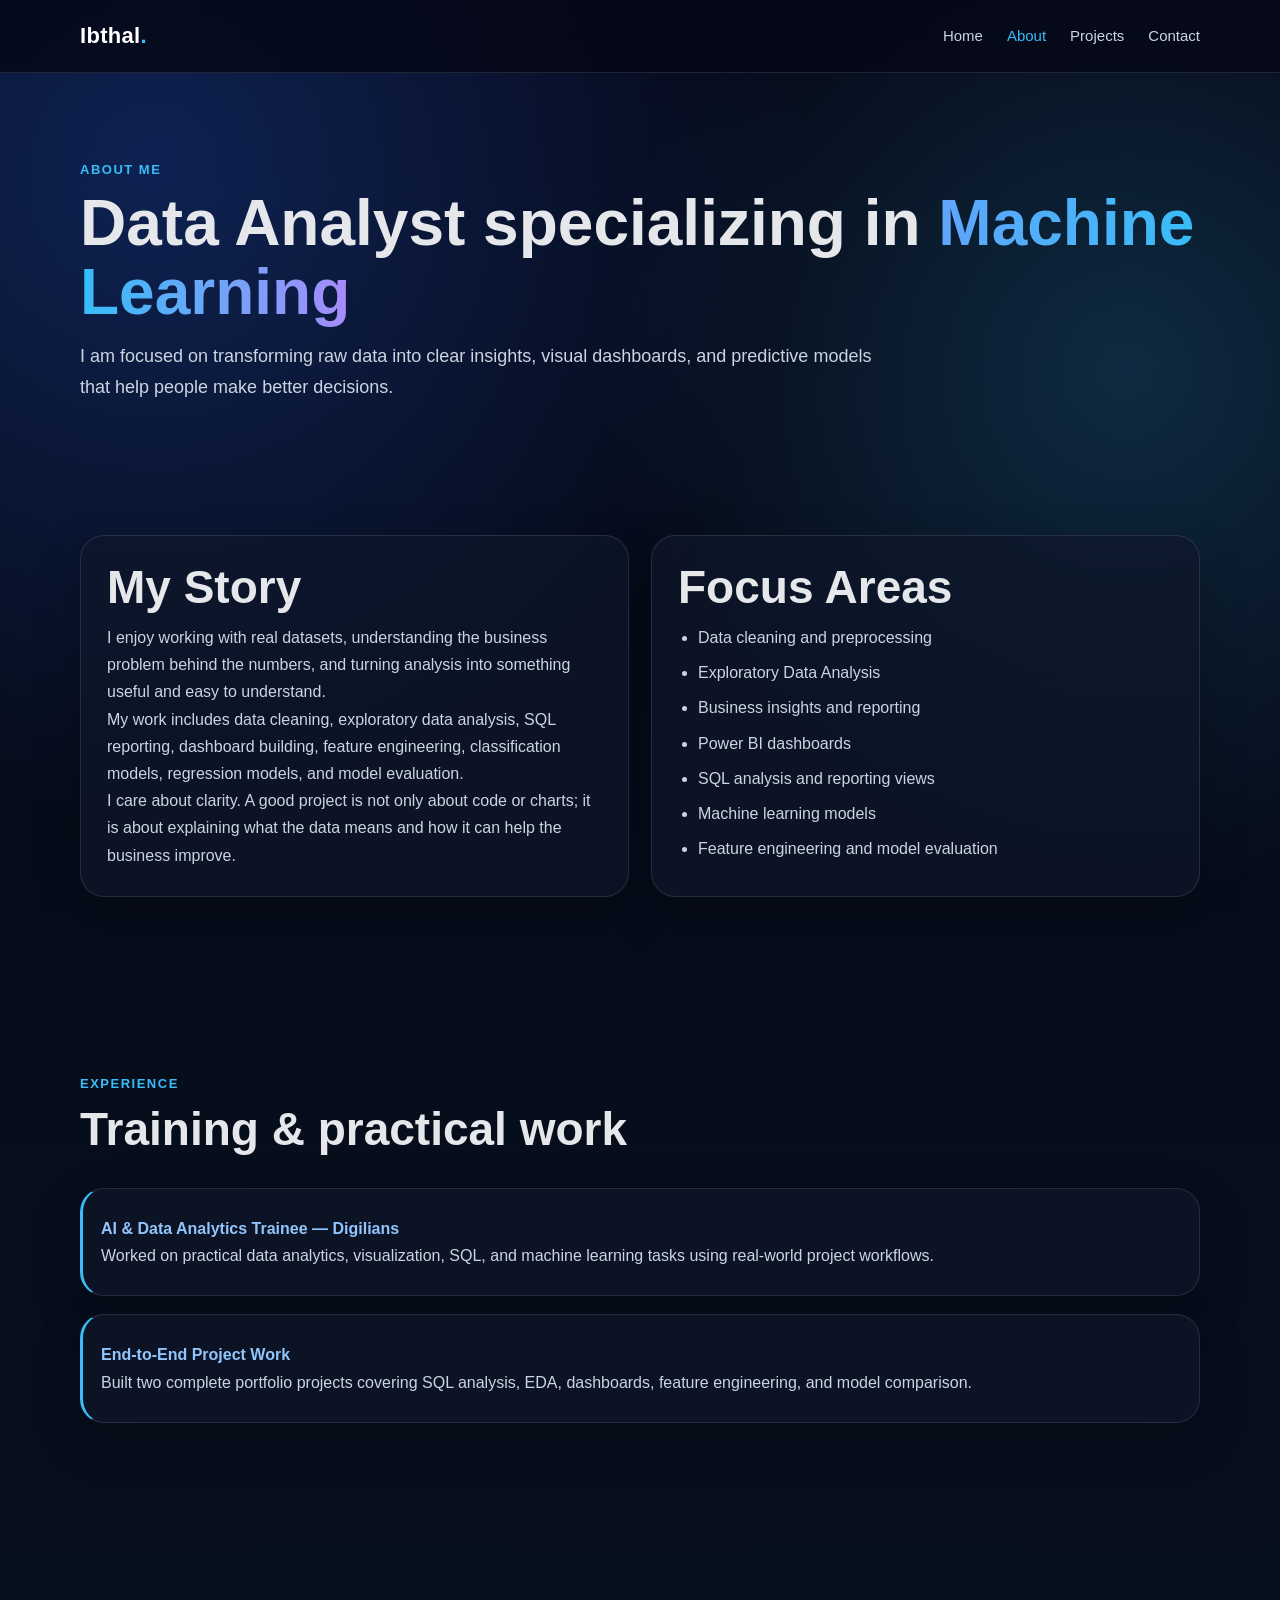
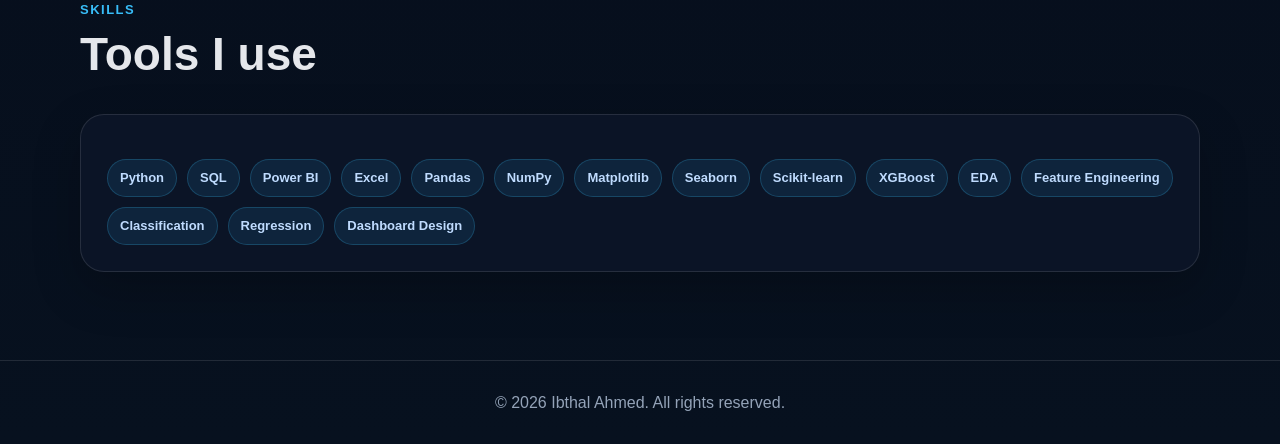
==== about.html @ 547fc573 "Update portfolio to professional multi-page website" ====
<!DOCTYPE html>
<html lang="en">
<head>
<meta charset="UTF-8"/>
<meta name="viewport" content="width=device-width, initial-scale=1.0"/>
<title>About | Ibthal Ahmed</title>
<link rel="stylesheet" href="assets/css/style.css"/>
</head>
<body>

<nav class="nav">
  <div class="container nav-inner">
    <a class="logo" href="index.html">Ibthal<span>.</span></a>
    <button class="mobile-menu">Menu</button>
    <div class="nav-links"><a class="" href="index.html">Home</a><a class="active" href="about.html">About</a><a class="" href="projects.html">Projects</a><a class="" href="contact.html">Contact</a></div>
  </div>
</nav>

<section class="container page-hero reveal">
  <div class="eyebrow">About me</div>
  <h1>Data Analyst specializing in <span class="gradient-text">Machine Learning</span></h1>
  <p>
    I am focused on transforming raw data into clear insights, visual dashboards,
    and predictive models that help people make better decisions.
  </p>
</section>

<section class="section reveal">
  <div class="container detail-grid">
    <div class="glass">
      <h2>My Story</h2>
      <p>
        I enjoy working with real datasets, understanding the business problem behind the numbers,
        and turning analysis into something useful and easy to understand.
      </p>
      <p>
        My work includes data cleaning, exploratory data analysis, SQL reporting, dashboard building,
        feature engineering, classification models, regression models, and model evaluation.
      </p>
      <p>
        I care about clarity. A good project is not only about code or charts; it is about explaining
        what the data means and how it can help the business improve.
      </p>
    </div>
    <div class="glass">
      <h2>Focus Areas</h2>
      <ul class="list">
        <li>Data cleaning and preprocessing</li>
        <li>Exploratory Data Analysis</li>
        <li>Business insights and reporting</li>
        <li>Power BI dashboards</li>
        <li>SQL analysis and reporting views</li>
        <li>Machine learning models</li>
        <li>Feature engineering and model evaluation</li>
      </ul>
    </div>
  </div>
</section>

<section class="section reveal">
  <div class="container">
    <div class="section-head">
      <div class="eyebrow">Experience</div>
      <h2>Training & practical work</h2>
    </div>
    <div class="timeline">
      <div class="glass timeline-item">
        <span>AI & Data Analytics Trainee — Digilians</span>
        <p>Worked on practical data analytics, visualization, SQL, and machine learning tasks using real-world project workflows.</p>
      </div>
      <div class="glass timeline-item">
        <span>End-to-End Project Work</span>
        <p>Built two complete portfolio projects covering SQL analysis, EDA, dashboards, feature engineering, and model comparison.</p>
      </div>
    </div>
  </div>
</section>

<section class="section reveal">
  <div class="container">
    <div class="section-head"><div class="eyebrow">Skills</div><h2>Tools I use</h2></div>
    <div class="glass">
      <div class="tags">
        <span class="tag">Python</span><span class="tag">SQL</span><span class="tag">Power BI</span><span class="tag">Excel</span>
        <span class="tag">Pandas</span><span class="tag">NumPy</span><span class="tag">Matplotlib</span><span class="tag">Seaborn</span>
        <span class="tag">Scikit-learn</span><span class="tag">XGBoost</span><span class="tag">EDA</span><span class="tag">Feature Engineering</span>
        <span class="tag">Classification</span><span class="tag">Regression</span><span class="tag">Dashboard Design</span>
      </div>
    </div>
  </div>
</section>
<footer class="footer"><div class="container">© 2026 Ibthal Ahmed. All rights reserved.</div></footer>
<script src="assets/js/main.js"></script>
</body>
</html>
---- assets/css/style.css ----
:root{
  --bg:#050816;
  --bg2:#07111f;
  --card:#0f172a;
  --card2:#111c33;
  --text:#e5e7eb;
  --muted:#94a3b8;
  --blue:#2563eb;
  --cyan:#38bdf8;
  --line:rgba(255,255,255,.11);
  --glass:rgba(15,23,42,.72);
  --shadow:0 24px 70px rgba(0,0,0,.35);
}
*{margin:0;padding:0;box-sizing:border-box;scroll-behavior:smooth}
body{
  font-family:"Segoe UI",Tahoma,Verdana,sans-serif;
  background:
    radial-gradient(circle at 12% 8%,rgba(37,99,235,.28),transparent 30%),
    radial-gradient(circle at 88% 18%,rgba(56,189,248,.18),transparent 26%),
    linear-gradient(180deg,var(--bg),var(--bg2));
  color:var(--text);
  line-height:1.7;
  overflow-x:hidden;
}
a{text-decoration:none;color:inherit}
.container{width:min(1120px,88%);margin:auto}
.nav{
  position:sticky;top:0;z-index:50;
  backdrop-filter:blur(18px);
  background:rgba(5,8,22,.82);
  border-bottom:1px solid var(--line);
}
.nav-inner{height:72px;display:flex;align-items:center;justify-content:space-between}
.logo{font-size:22px;font-weight:900;color:white;letter-spacing:.3px}
.logo span{color:var(--cyan)}
.nav-links{display:flex;gap:24px;align-items:center}
.nav-links a{font-size:15px;color:#cbd5e1;transition:.25s}
.nav-links a:hover,.nav-links a.active{color:var(--cyan)}
.mobile-menu{display:none;border:1px solid var(--line);background:transparent;color:white;border-radius:10px;padding:8px 12px}
.hero{
  min-height:calc(100vh - 72px);
  display:grid;grid-template-columns:1.2fr .8fr;
  align-items:center;gap:52px;padding:70px 0;
}
.badge{
  display:inline-flex;gap:8px;align-items:center;
  background:rgba(37,99,235,.16);border:1px solid rgba(56,189,248,.26);
  color:#bfdbfe;padding:9px 14px;border-radius:999px;font-size:14px;margin-bottom:20px
}
.hero h1{font-size:clamp(42px,6vw,78px);line-height:1.05;margin-bottom:18px}
.gradient-text{background:linear-gradient(90deg,#60a5fa,#38bdf8,#a78bfa);-webkit-background-clip:text;background-clip:text;color:transparent}
.hero-subtitle{font-size:22px;color:#bfdbfe;font-weight:700;margin-bottom:18px}
.hero p{font-size:18px;color:#cbd5e1;max-width:720px;margin-bottom:28px}
.btn-row{display:flex;gap:14px;flex-wrap:wrap}
.btn{
  display:inline-flex;align-items:center;justify-content:center;
  padding:13px 20px;border-radius:14px;font-weight:800;transition:.3s;border:1px solid transparent
}
.btn-primary{background:linear-gradient(135deg,var(--blue),#0ea5e9);box-shadow:0 14px 35px rgba(37,99,235,.36)}
.btn-outline{border-color:var(--line);color:#e5e7eb;background:rgba(255,255,255,.03)}
.btn:hover{transform:translateY(-4px)}
.hero-panel{
  position:relative;background:linear-gradient(180deg,rgba(15,23,42,.84),rgba(17,28,51,.72));
  border:1px solid var(--line);border-radius:34px;padding:28px;box-shadow:var(--shadow);
  animation:float 4.5s ease-in-out infinite;
}
.profile-img{
  width:210px;height:210px;border-radius:50%;object-fit:cover;display:block;margin:0 auto 20px;
  border:5px solid rgba(56,189,248,.85);box-shadow:0 0 45px rgba(56,189,248,.22)
}
.panel-title{text-align:center;font-size:25px;font-weight:900}
.panel-sub{text-align:center;color:#93c5fd;margin-bottom:20px}
.mini-grid{display:grid;grid-template-columns:1fr 1fr;gap:12px;margin-top:18px}
.mini-card{background:rgba(37,99,235,.12);border:1px solid rgba(96,165,250,.22);border-radius:18px;padding:14px;text-align:center}
.mini-card strong{display:block;color:#38bdf8;font-size:22px}
.section{padding:88px 0}
.section-head{margin-bottom:34px}
.eyebrow{color:#38bdf8;font-weight:900;text-transform:uppercase;font-size:13px;letter-spacing:1.5px;margin-bottom:8px}
.section h2{font-size:clamp(30px,4vw,46px);line-height:1.1;margin-bottom:12px}
.section-head p{color:var(--muted);max-width:760px}
.grid{display:grid;grid-template-columns:repeat(auto-fit,minmax(240px,1fr));gap:22px}
.card,.project-card,.glass{
  background:var(--glass);border:1px solid var(--line);border-radius:24px;padding:26px;box-shadow:0 18px 48px rgba(0,0,0,.22)
}
.card h3,.project-card h3{color:#bfdbfe;margin-bottom:10px}
.card p,.project-card p,.project-card li,.glass p{color:#cbd5e1}
.card-icon{font-size:34px;margin-bottom:12px}
.tags{display:flex;gap:10px;flex-wrap:wrap;margin-top:18px}
.tag{background:rgba(56,189,248,.1);border:1px solid rgba(56,189,248,.22);color:#bfdbfe;padding:7px 12px;border-radius:999px;font-size:13px;font-weight:800}
.project-card{position:relative;overflow:hidden}
.project-card:before{content:"";position:absolute;left:0;top:0;width:100%;height:5px;background:linear-gradient(90deg,var(--blue),var(--cyan))}
.project-meta{display:flex;gap:12px;flex-wrap:wrap;color:#93c5fd;font-size:14px;margin:10px 0 16px}
.project-card ul{margin:14px 0 0 20px}
.project-actions{display:flex;gap:12px;flex-wrap:wrap;margin-top:22px}
.project-actions a{padding:10px 14px;border-radius:12px;background:#2563eb;font-weight:800;font-size:14px}
.project-actions a.secondary{background:rgba(255,255,255,.06);border:1px solid var(--line)}
.timeline{display:grid;gap:18px}
.timeline-item{border-left:3px solid var(--cyan);padding-left:18px}
.timeline-item span{color:#93c5fd;font-weight:800}
.contact-grid{display:grid;grid-template-columns:1fr 1fr;gap:22px}
.input{width:100%;padding:14px 16px;border-radius:14px;border:1px solid var(--line);background:rgba(255,255,255,.04);color:white;margin-bottom:12px}
.footer{border-top:1px solid var(--line);padding:28px 0;color:var(--muted);text-align:center}
.reveal{opacity:0;transform:translateY(34px);transition:.75s ease}
.reveal.active{opacity:1;transform:translateY(0)}
.page-hero{padding:86px 0 44px}
.page-hero h1{font-size:clamp(38px,5vw,66px);line-height:1.08;margin-bottom:14px}
.page-hero p{color:#cbd5e1;max-width:820px;font-size:18px}
.kpi-grid{display:grid;grid-template-columns:repeat(auto-fit,minmax(180px,1fr));gap:16px;margin-top:26px}
.kpi{background:rgba(37,99,235,.12);border:1px solid rgba(96,165,250,.22);border-radius:18px;padding:18px}
.kpi strong{display:block;color:#38bdf8;font-size:28px}
.detail-grid{display:grid;grid-template-columns:1fr 1fr;gap:22px}
.list{margin-left:20px;color:#cbd5e1}
.list li{margin-bottom:8px}
@keyframes float{0%,100%{transform:translateY(0)}50%{transform:translateY(-14px)}}
@media(max-width:900px){
  .hero,.contact-grid,.detail-grid{grid-template-columns:1fr}
  .hero{text-align:center}
  .btn-row{justify-content:center}
  .nav-links{display:none;position:absolute;left:6%;right:6%;top:72px;background:#0f172a;border:1px solid var(--line);border-radius:18px;padding:18px;flex-direction:column}
  .nav-links.open{display:flex}
  .mobile-menu{display:block}
}
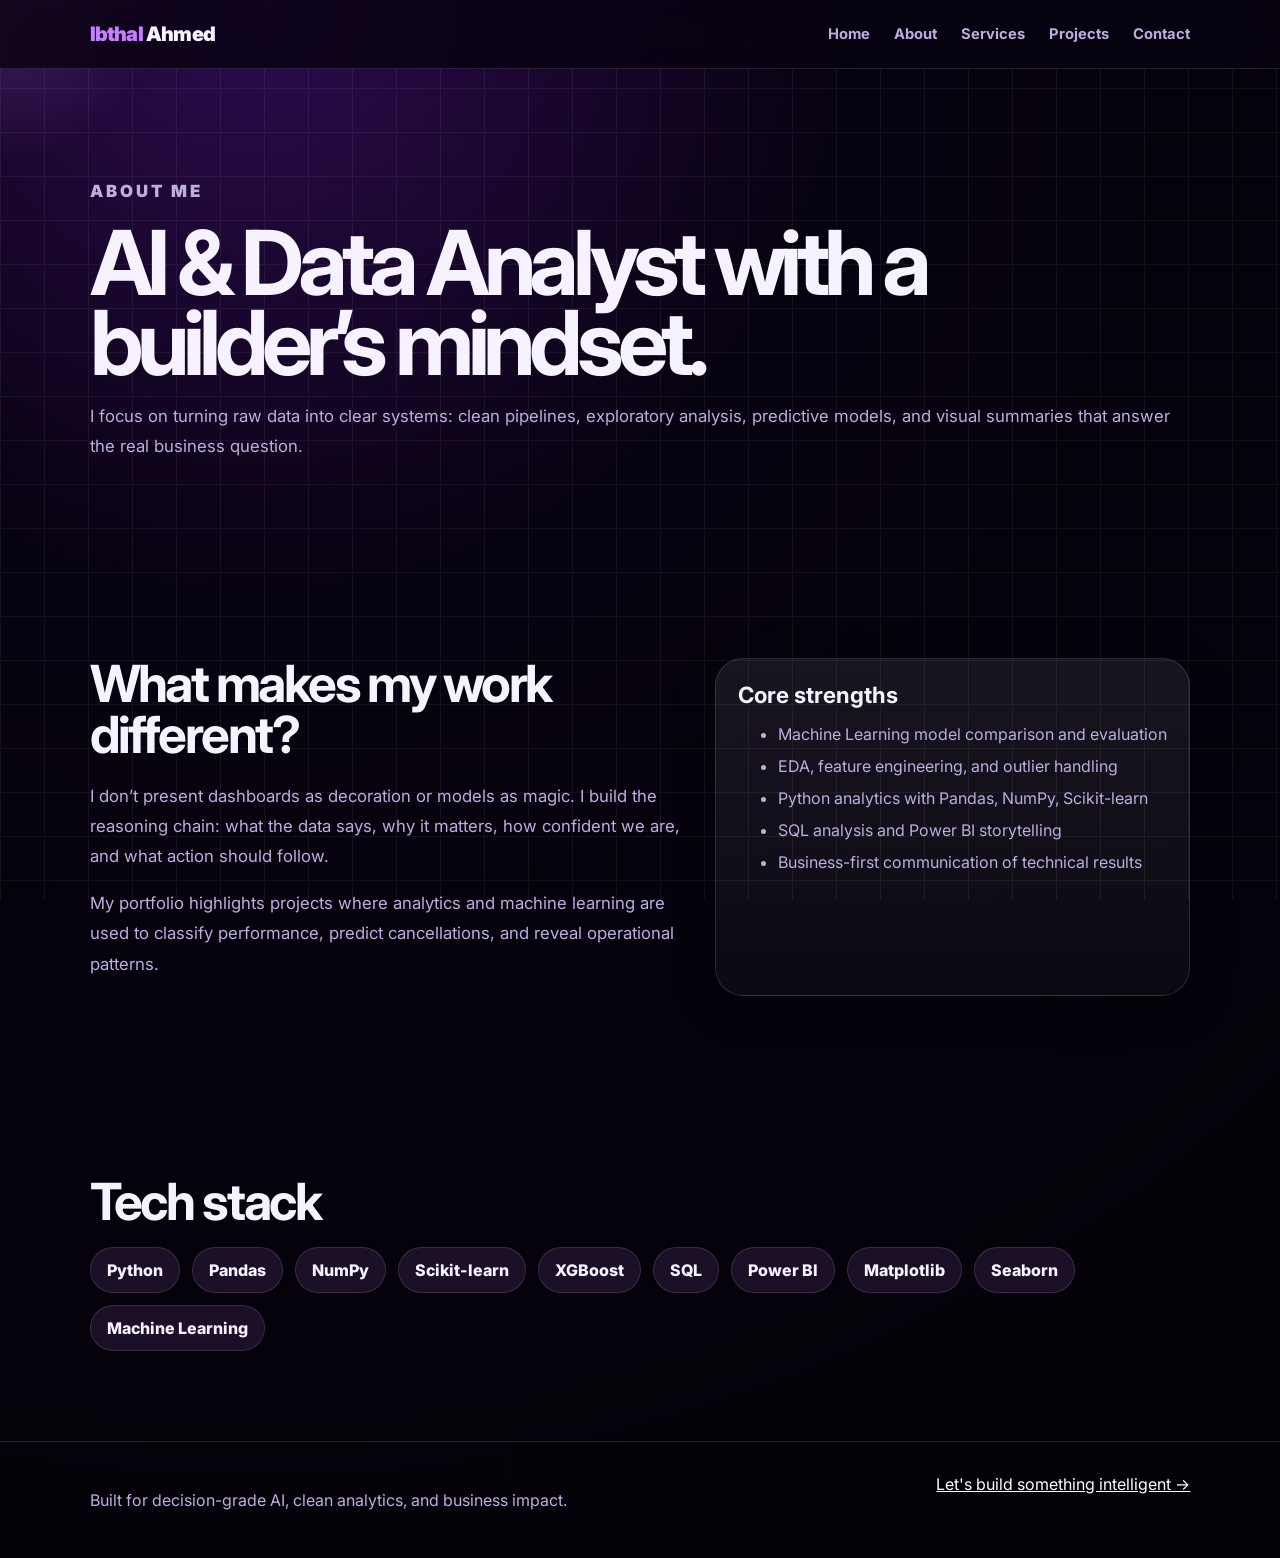
==== commit 56d4dcf9: "Add files via upload" ====
--- a/about.html
+++ b/about.html
@@ -1,95 +1,6 @@
-<!DOCTYPE html>
-<html lang="en">
-<head>
-<meta charset="UTF-8"/>
-<meta name="viewport" content="width=device-width, initial-scale=1.0"/>
-<title>About | Ibthal Ahmed</title>
-<link rel="stylesheet" href="assets/css/style.css"/>
-</head>
-<body>
-
-<nav class="nav">
-  <div class="container nav-inner">
-    <a class="logo" href="index.html">Ibthal<span>.</span></a>
-    <button class="mobile-menu">Menu</button>
-    <div class="nav-links"><a class="" href="index.html">Home</a><a class="active" href="about.html">About</a><a class="" href="projects.html">Projects</a><a class="" href="contact.html">Contact</a></div>
-  </div>
-</nav>
-
-<section class="container page-hero reveal">
-  <div class="eyebrow">About me</div>
-  <h1>Data Analyst specializing in <span class="gradient-text">Machine Learning</span></h1>
-  <p>
-    I am focused on transforming raw data into clear insights, visual dashboards,
-    and predictive models that help people make better decisions.
-  </p>
-</section>
-
-<section class="section reveal">
-  <div class="container detail-grid">
-    <div class="glass">
-      <h2>My Story</h2>
-      <p>
-        I enjoy working with real datasets, understanding the business problem behind the numbers,
-        and turning analysis into something useful and easy to understand.
-      </p>
-      <p>
-        My work includes data cleaning, exploratory data analysis, SQL reporting, dashboard building,
-        feature engineering, classification models, regression models, and model evaluation.
-      </p>
-      <p>
-        I care about clarity. A good project is not only about code or charts; it is about explaining
-        what the data means and how it can help the business improve.
-      </p>
-    </div>
-    <div class="glass">
-      <h2>Focus Areas</h2>
-      <ul class="list">
-        <li>Data cleaning and preprocessing</li>
-        <li>Exploratory Data Analysis</li>
-        <li>Business insights and reporting</li>
-        <li>Power BI dashboards</li>
-        <li>SQL analysis and reporting views</li>
-        <li>Machine learning models</li>
-        <li>Feature engineering and model evaluation</li>
-      </ul>
-    </div>
-  </div>
-</section>
-
-<section class="section reveal">
-  <div class="container">
-    <div class="section-head">
-      <div class="eyebrow">Experience</div>
-      <h2>Training & practical work</h2>
-    </div>
-    <div class="timeline">
-      <div class="glass timeline-item">
-        <span>AI & Data Analytics Trainee — Digilians</span>
-        <p>Worked on practical data analytics, visualization, SQL, and machine learning tasks using real-world project workflows.</p>
-      </div>
-      <div class="glass timeline-item">
-        <span>End-to-End Project Work</span>
-        <p>Built two complete portfolio projects covering SQL analysis, EDA, dashboards, feature engineering, and model comparison.</p>
-      </div>
-    </div>
-  </div>
-</section>
-
-<section class="section reveal">
-  <div class="container">
-    <div class="section-head"><div class="eyebrow">Skills</div><h2>Tools I use</h2></div>
-    <div class="glass">
-      <div class="tags">
-        <span class="tag">Python</span><span class="tag">SQL</span><span class="tag">Power BI</span><span class="tag">Excel</span>
-        <span class="tag">Pandas</span><span class="tag">NumPy</span><span class="tag">Matplotlib</span><span class="tag">Seaborn</span>
-        <span class="tag">Scikit-learn</span><span class="tag">XGBoost</span><span class="tag">EDA</span><span class="tag">Feature Engineering</span>
-        <span class="tag">Classification</span><span class="tag">Regression</span><span class="tag">Dashboard Design</span>
-      </div>
-    </div>
-  </div>
-</section>
-<footer class="footer"><div class="container">© 2026 Ibthal Ahmed. All rights reserved.</div></footer>
-<script src="assets/js/main.js"></script>
-</body>
-</html>
+<!DOCTYPE html><html lang="en"><head><meta charset="UTF-8"><meta name="viewport" content="width=device-width, initial-scale=1.0"><title>Ibthal Ahmed | Portfolio</title><link rel="preconnect" href="https://fonts.googleapis.com"><link rel="preconnect" href="https://fonts.gstatic.com" crossorigin><link href="https://fonts.googleapis.com/css2?family=Inter:wght@400;500;600;700;800;900&display=swap" rel="stylesheet"><link rel="stylesheet" href="assets/style.css"></head><body>
+<div class="noise"></div><div class="cursor-glow"></div><header class="site-header"><a class="brand" href="index.html"><span>Ibthal</span> Ahmed</a><button class="nav-toggle" aria-label="toggle navigation">☰</button><nav class="nav"><a href="index.html">Home</a><a href="about.html">About</a><a href="services.html">Services</a><a href="projects.html">Projects</a><a href="contact.html">Contact</a></nav></header>
+<main>
+<section class="subhero page-enter"><p class="eyebrow">About Me</p><h1>AI & Data Analyst with a builder’s mindset.</h1><p>I focus on turning raw data into clear systems: clean pipelines, exploratory analysis, predictive models, and visual summaries that answer the real business question.</p></section><section class="section split"><div><h2>What makes my work different?</h2><p>I don’t present dashboards as decoration or models as magic. I build the reasoning chain: what the data says, why it matters, how confident we are, and what action should follow.</p><p>My portfolio highlights projects where analytics and machine learning are used to classify performance, predict cancellations, and reveal operational patterns.</p></div><div class="glass-list"><h3>Core strengths</h3><ul><li>Machine Learning model comparison and evaluation</li><li>EDA, feature engineering, and outlier handling</li><li>Python analytics with Pandas, NumPy, Scikit-learn</li><li>SQL analysis and Power BI storytelling</li><li>Business-first communication of technical results</li></ul></div></section><section class="section"><h2>Tech stack</h2><div class="chips"><span>Python</span><span>Pandas</span><span>NumPy</span><span>Scikit-learn</span><span>XGBoost</span><span>SQL</span><span>Power BI</span><span>Matplotlib</span><span>Seaborn</span><span>Machine Learning</span></div></section>
+</main>
+<footer class="footer"><p>Built for decision-grade AI, clean analytics, and business impact.</p><a href="contact.html">Let's build something intelligent →</a></footer><script src="assets/script.js"></script></body></html>
--- a/assets/style.css
+++ b/assets/style.css
@@ -0,0 +1 @@
+:root{--bg:#07020f;--panel:#120820;--text:#f7f2ff;--muted:#bdaee0;--purple:#9d4edd;--purple2:#c77dff;--line:rgba(255,255,255,.12);--shadow:0 24px 80px rgba(157,78,221,.25)}*{box-sizing:border-box}body{margin:0;font-family:Inter,Arial,sans-serif;background:radial-gradient(circle at 20% 0,#2c0b4f 0,#07020f 32%,#030107 100%);color:var(--text);min-height:100vh;overflow-x:hidden}.noise{position:fixed;inset:0;pointer-events:none;opacity:.06;background-image:linear-gradient(90deg,#fff 1px,transparent 1px),linear-gradient(#fff 1px,transparent 1px);background-size:44px 44px}.cursor-glow{position:fixed;width:360px;height:360px;border-radius:50%;background:radial-gradient(circle,rgba(199,125,255,.2),transparent 65%);pointer-events:none;z-index:0;transform:translate(-50%,-50%)}.site-header{position:sticky;top:0;z-index:10;display:flex;align-items:center;justify-content:space-between;padding:22px 7vw;background:rgba(7,2,15,.76);backdrop-filter:blur(18px);border-bottom:1px solid var(--line)}.brand{font-weight:900;letter-spacing:-.04em;color:var(--text);text-decoration:none;font-size:1.25rem}.brand span{color:var(--purple2)}.nav{display:flex;gap:24px}.nav a{color:var(--muted);text-decoration:none;font-weight:700;font-size:.92rem}.nav a:hover{color:#fff}.nav-toggle{display:none}.hero,.subhero,.section{position:relative;z-index:1;padding:90px 7vw}.hero{display:grid;grid-template-columns:1.1fr .9fr;gap:60px;align-items:center;min-height:86vh}.eyebrow{text-transform:uppercase;letter-spacing:.18em;color:var(--purple2);font-weight:900;font-size:.78rem}h1{font-size:clamp(2.7rem,7vw,6.8rem);line-height:.9;margin:12px 0;letter-spacing:-.07em}h2{font-size:clamp(2rem,4vw,4rem);line-height:1;letter-spacing:-.05em;margin:0 0 20px}h3{font-size:1.4rem;margin:0 0 12px}.lead,.subhero p,.section p{color:var(--muted);line-height:1.8;font-size:1.05rem}.btn{display:inline-flex;padding:14px 20px;border-radius:999px;text-decoration:none;font-weight:900;border:1px solid var(--line);transition:.3s}.primary{background:linear-gradient(135deg,var(--purple),var(--purple2));color:#fff;box-shadow:var(--shadow)}.ghost{color:var(--text);background:rgba(255,255,255,.06)}.btn:hover{transform:translateY(-4px)}.hero-actions{display:flex;gap:14px;margin:30px 0}.metrics{display:grid;grid-template-columns:repeat(3,1fr);gap:12px;margin-top:28px}.metrics div,.usp-grid article,.glass-list,.project-card,.cards article,.contact-card,.contact-form,.timeline div{background:linear-gradient(180deg,rgba(255,255,255,.08),rgba(255,255,255,.035));border:1px solid var(--line);border-radius:28px;padding:22px;box-shadow:0 10px 40px rgba(0,0,0,.25)}.metrics strong{display:block;font-size:1.25rem}.metrics span{color:var(--muted);font-size:.86rem}.hero-visual{position:relative;min-height:520px;display:grid;place-items:center}.hero-visual img{width:min(390px,86%);aspect-ratio:1/1.15;object-fit:cover;border-radius:42px;border:1px solid var(--line);box-shadow:var(--shadow);filter:saturate(1.05) contrast(1.05)}.orb{position:absolute;width:420px;height:420px;border-radius:50%;background:linear-gradient(135deg,#7b2cbf,#e0aaff);filter:blur(18px);opacity:.42;animation:pulse 5s infinite alternate}.floating-card{position:absolute;background:rgba(10,4,20,.78);border:1px solid var(--line);border-radius:18px;padding:14px 18px;font-weight:900;box-shadow:var(--shadow)}.one{top:75px;left:10px;animation:float 4s infinite}.two{bottom:75px;right:0;animation:float 5s infinite reverse}.usp-grid,.cards,.project-grid{display:grid;grid-template-columns:repeat(3,1fr);gap:20px}.usp-grid span,.timeline span{color:var(--purple2);font-weight:900}.split{display:grid;grid-template-columns:1fr .8fr;gap:32px}.glass-list li{margin:12px 0;color:var(--muted)}.chips{display:flex;flex-wrap:wrap;gap:12px}.chips span{padding:12px 16px;border-radius:999px;background:rgba(199,125,255,.12);border:1px solid var(--line);font-weight:800}.project-grid{grid-template-columns:repeat(2,1fr)}.project-card{display:flex;flex-direction:column;justify-content:space-between;min-height:360px}.impact{color:#fff!important;font-weight:900;border-left:3px solid var(--purple2);padding-left:16px}.timeline{display:grid;gap:16px}.contact-wrap{display:grid;grid-template-columns:.8fr 1fr;gap:24px}.contact-card a{display:block;color:#fff;margin:16px 0}.contact-form{display:grid;gap:16px}.contact-form input,.contact-form textarea{width:100%;margin-top:8px;background:#0b0414;border:1px solid var(--line);border-radius:16px;padding:14px;color:#fff}.contact-form textarea{min-height:160px}.form-note{font-size:.85rem}.footer{position:relative;z-index:1;padding:32px 7vw;border-top:1px solid var(--line);display:flex;justify-content:space-between;gap:16px;color:var(--muted)}.footer a{color:#fff}.page-enter,.reveal{opacity:0;transform:translateY(28px);transition:opacity .8s ease,transform .8s ease}.visible{opacity:1;transform:none}@keyframes float{50%{transform:translateY(-18px)}}@keyframes pulse{to{transform:scale(1.08);opacity:.58}}@media(max-width:900px){.hero,.split,.contact-wrap,.project-grid{grid-template-columns:1fr}.usp-grid,.cards,.metrics{grid-template-columns:1fr}.nav{position:absolute;top:70px;right:7vw;display:none;flex-direction:column;background:#120820;padding:18px;border-radius:18px}.nav.open{display:flex}.nav-toggle{display:block;background:none;border:0;color:#fff;font-size:1.7rem}.footer{flex-direction:column}.hero{padding-top:50px}}
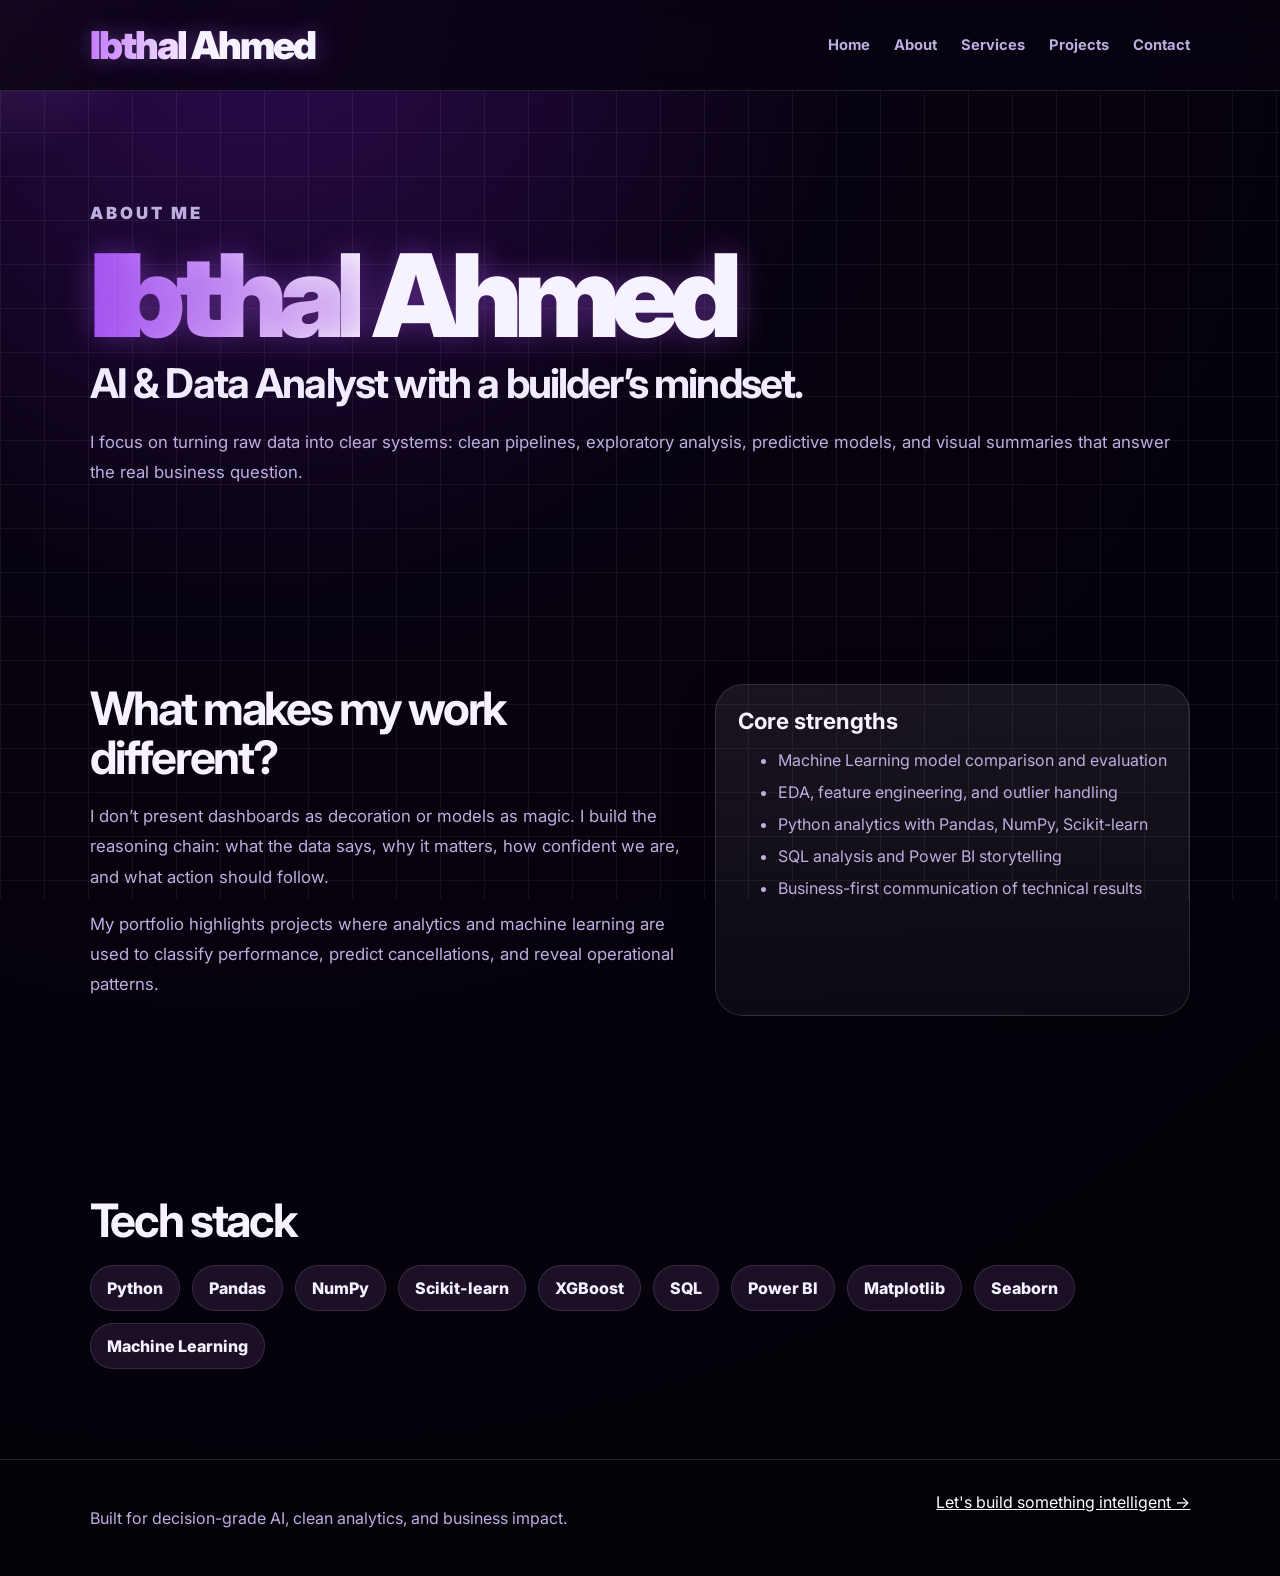
==== commit 51db67cb: "Update about.html" ====
--- a/about.html
+++ b/about.html
@@ -1,6 +1,107 @@
-<!DOCTYPE html><html lang="en"><head><meta charset="UTF-8"><meta name="viewport" content="width=device-width, initial-scale=1.0"><title>Ibthal Ahmed | Portfolio</title><link rel="preconnect" href="https://fonts.googleapis.com"><link rel="preconnect" href="https://fonts.gstatic.com" crossorigin><link href="https://fonts.googleapis.com/css2?family=Inter:wght@400;500;600;700;800;900&display=swap" rel="stylesheet"><link rel="stylesheet" href="assets/style.css"></head><body>
-<div class="noise"></div><div class="cursor-glow"></div><header class="site-header"><a class="brand" href="index.html"><span>Ibthal</span> Ahmed</a><button class="nav-toggle" aria-label="toggle navigation">☰</button><nav class="nav"><a href="index.html">Home</a><a href="about.html">About</a><a href="services.html">Services</a><a href="projects.html">Projects</a><a href="contact.html">Contact</a></nav></header>
-<main>
-<section class="subhero page-enter"><p class="eyebrow">About Me</p><h1>AI & Data Analyst with a builder’s mindset.</h1><p>I focus on turning raw data into clear systems: clean pipelines, exploratory analysis, predictive models, and visual summaries that answer the real business question.</p></section><section class="section split"><div><h2>What makes my work different?</h2><p>I don’t present dashboards as decoration or models as magic. I build the reasoning chain: what the data says, why it matters, how confident we are, and what action should follow.</p><p>My portfolio highlights projects where analytics and machine learning are used to classify performance, predict cancellations, and reveal operational patterns.</p></div><div class="glass-list"><h3>Core strengths</h3><ul><li>Machine Learning model comparison and evaluation</li><li>EDA, feature engineering, and outlier handling</li><li>Python analytics with Pandas, NumPy, Scikit-learn</li><li>SQL analysis and Power BI storytelling</li><li>Business-first communication of technical results</li></ul></div></section><section class="section"><h2>Tech stack</h2><div class="chips"><span>Python</span><span>Pandas</span><span>NumPy</span><span>Scikit-learn</span><span>XGBoost</span><span>SQL</span><span>Power BI</span><span>Matplotlib</span><span>Seaborn</span><span>Machine Learning</span></div></section>
-</main>
-<footer class="footer"><p>Built for decision-grade AI, clean analytics, and business impact.</p><a href="contact.html">Let's build something intelligent →</a></footer><script src="assets/script.js"></script></body></html>
+<!DOCTYPE html>
+<html lang="en">
+<head>
+  <meta charset="UTF-8">
+  <meta name="viewport" content="width=device-width, initial-scale=1.0">
+  <title>About | Ibthal Ahmed</title>
+
+  <link rel="preconnect" href="https://fonts.googleapis.com">
+  <link rel="preconnect" href="https://fonts.gstatic.com" crossorigin>
+  <link href="https://fonts.googleapis.com/css2?family=Inter:wght@400;500;600;700;800;900&display=swap" rel="stylesheet">
+
+  <link rel="stylesheet" href="assets/style.css">
+</head>
+
+<body>
+  <div class="noise"></div>
+  <div class="cursor-glow"></div>
+
+  <header class="site-header">
+    <a class="brand" href="index.html"><span>Ibthal</span> Ahmed</a>
+
+    <button class="nav-toggle" aria-label="toggle navigation">☰</button>
+
+    <nav class="nav">
+      <a href="index.html">Home</a>
+      <a href="about.html">About</a>
+      <a href="services.html">Services</a>
+      <a href="projects.html">Projects</a>
+      <a href="contact.html">Contact</a>
+    </nav>
+  </header>
+
+  <main>
+    <section class="subhero page-enter">
+      <p class="eyebrow">About Me</p>
+
+      <h1 class="hero-name">
+        <span>Ibthal</span> Ahmed
+      </h1>
+
+      <h2 class="hero-text">
+        AI & Data Analyst with a builder’s mindset.
+      </h2>
+
+      <p>
+        I focus on turning raw data into clear systems: clean pipelines,
+        exploratory analysis, predictive models, and visual summaries that answer
+        the real business question.
+      </p>
+    </section>
+
+    <section class="section split reveal">
+      <div>
+        <h2>What makes my work different?</h2>
+
+        <p>
+          I don’t present dashboards as decoration or models as magic.
+          I build the reasoning chain: what the data says, why it matters,
+          how confident we are, and what action should follow.
+        </p>
+
+        <p>
+          My portfolio highlights projects where analytics and machine learning
+          are used to classify performance, predict cancellations, and reveal
+          operational patterns.
+        </p>
+      </div>
+
+      <div class="glass-list">
+        <h3>Core strengths</h3>
+
+        <ul>
+          <li>Machine Learning model comparison and evaluation</li>
+          <li>EDA, feature engineering, and outlier handling</li>
+          <li>Python analytics with Pandas, NumPy, Scikit-learn</li>
+          <li>SQL analysis and Power BI storytelling</li>
+          <li>Business-first communication of technical results</li>
+        </ul>
+      </div>
+    </section>
+
+    <section class="section reveal">
+      <h2>Tech stack</h2>
+
+      <div class="chips">
+        <span>Python</span>
+        <span>Pandas</span>
+        <span>NumPy</span>
+        <span>Scikit-learn</span>
+        <span>XGBoost</span>
+        <span>SQL</span>
+        <span>Power BI</span>
+        <span>Matplotlib</span>
+        <span>Seaborn</span>
+        <span>Machine Learning</span>
+      </div>
+    </section>
+  </main>
+
+  <footer class="footer">
+    <p>Built for decision-grade AI, clean analytics, and business impact.</p>
+    <a href="contact.html">Let's build something intelligent →</a>
+  </footer>
+
+  <script src="assets/script.js"></script>
+</body>
+</html>
--- a/assets/style.css
+++ b/assets/style.css
@@ -1 +1,512 @@
-:root{--bg:#07020f;--panel:#120820;--text:#f7f2ff;--muted:#bdaee0;--purple:#9d4edd;--purple2:#c77dff;--line:rgba(255,255,255,.12);--shadow:0 24px 80px rgba(157,78,221,.25)}*{box-sizing:border-box}body{margin:0;font-family:Inter,Arial,sans-serif;background:radial-gradient(circle at 20% 0,#2c0b4f 0,#07020f 32%,#030107 100%);color:var(--text);min-height:100vh;overflow-x:hidden}.noise{position:fixed;inset:0;pointer-events:none;opacity:.06;background-image:linear-gradient(90deg,#fff 1px,transparent 1px),linear-gradient(#fff 1px,transparent 1px);background-size:44px 44px}.cursor-glow{position:fixed;width:360px;height:360px;border-radius:50%;background:radial-gradient(circle,rgba(199,125,255,.2),transparent 65%);pointer-events:none;z-index:0;transform:translate(-50%,-50%)}.site-header{position:sticky;top:0;z-index:10;display:flex;align-items:center;justify-content:space-between;padding:22px 7vw;background:rgba(7,2,15,.76);backdrop-filter:blur(18px);border-bottom:1px solid var(--line)}.brand{font-weight:900;letter-spacing:-.04em;color:var(--text);text-decoration:none;font-size:1.25rem}.brand span{color:var(--purple2)}.nav{display:flex;gap:24px}.nav a{color:var(--muted);text-decoration:none;font-weight:700;font-size:.92rem}.nav a:hover{color:#fff}.nav-toggle{display:none}.hero,.subhero,.section{position:relative;z-index:1;padding:90px 7vw}.hero{display:grid;grid-template-columns:1.1fr .9fr;gap:60px;align-items:center;min-height:86vh}.eyebrow{text-transform:uppercase;letter-spacing:.18em;color:var(--purple2);font-weight:900;font-size:.78rem}h1{font-size:clamp(2.7rem,7vw,6.8rem);line-height:.9;margin:12px 0;letter-spacing:-.07em}h2{font-size:clamp(2rem,4vw,4rem);line-height:1;letter-spacing:-.05em;margin:0 0 20px}h3{font-size:1.4rem;margin:0 0 12px}.lead,.subhero p,.section p{color:var(--muted);line-height:1.8;font-size:1.05rem}.btn{display:inline-flex;padding:14px 20px;border-radius:999px;text-decoration:none;font-weight:900;border:1px solid var(--line);transition:.3s}.primary{background:linear-gradient(135deg,var(--purple),var(--purple2));color:#fff;box-shadow:var(--shadow)}.ghost{color:var(--text);background:rgba(255,255,255,.06)}.btn:hover{transform:translateY(-4px)}.hero-actions{display:flex;gap:14px;margin:30px 0}.metrics{display:grid;grid-template-columns:repeat(3,1fr);gap:12px;margin-top:28px}.metrics div,.usp-grid article,.glass-list,.project-card,.cards article,.contact-card,.contact-form,.timeline div{background:linear-gradient(180deg,rgba(255,255,255,.08),rgba(255,255,255,.035));border:1px solid var(--line);border-radius:28px;padding:22px;box-shadow:0 10px 40px rgba(0,0,0,.25)}.metrics strong{display:block;font-size:1.25rem}.metrics span{color:var(--muted);font-size:.86rem}.hero-visual{position:relative;min-height:520px;display:grid;place-items:center}.hero-visual img{width:min(390px,86%);aspect-ratio:1/1.15;object-fit:cover;border-radius:42px;border:1px solid var(--line);box-shadow:var(--shadow);filter:saturate(1.05) contrast(1.05)}.orb{position:absolute;width:420px;height:420px;border-radius:50%;background:linear-gradient(135deg,#7b2cbf,#e0aaff);filter:blur(18px);opacity:.42;animation:pulse 5s infinite alternate}.floating-card{position:absolute;background:rgba(10,4,20,.78);border:1px solid var(--line);border-radius:18px;padding:14px 18px;font-weight:900;box-shadow:var(--shadow)}.one{top:75px;left:10px;animation:float 4s infinite}.two{bottom:75px;right:0;animation:float 5s infinite reverse}.usp-grid,.cards,.project-grid{display:grid;grid-template-columns:repeat(3,1fr);gap:20px}.usp-grid span,.timeline span{color:var(--purple2);font-weight:900}.split{display:grid;grid-template-columns:1fr .8fr;gap:32px}.glass-list li{margin:12px 0;color:var(--muted)}.chips{display:flex;flex-wrap:wrap;gap:12px}.chips span{padding:12px 16px;border-radius:999px;background:rgba(199,125,255,.12);border:1px solid var(--line);font-weight:800}.project-grid{grid-template-columns:repeat(2,1fr)}.project-card{display:flex;flex-direction:column;justify-content:space-between;min-height:360px}.impact{color:#fff!important;font-weight:900;border-left:3px solid var(--purple2);padding-left:16px}.timeline{display:grid;gap:16px}.contact-wrap{display:grid;grid-template-columns:.8fr 1fr;gap:24px}.contact-card a{display:block;color:#fff;margin:16px 0}.contact-form{display:grid;gap:16px}.contact-form input,.contact-form textarea{width:100%;margin-top:8px;background:#0b0414;border:1px solid var(--line);border-radius:16px;padding:14px;color:#fff}.contact-form textarea{min-height:160px}.form-note{font-size:.85rem}.footer{position:relative;z-index:1;padding:32px 7vw;border-top:1px solid var(--line);display:flex;justify-content:space-between;gap:16px;color:var(--muted)}.footer a{color:#fff}.page-enter,.reveal{opacity:0;transform:translateY(28px);transition:opacity .8s ease,transform .8s ease}.visible{opacity:1;transform:none}@keyframes float{50%{transform:translateY(-18px)}}@keyframes pulse{to{transform:scale(1.08);opacity:.58}}@media(max-width:900px){.hero,.split,.contact-wrap,.project-grid{grid-template-columns:1fr}.usp-grid,.cards,.metrics{grid-template-columns:1fr}.nav{position:absolute;top:70px;right:7vw;display:none;flex-direction:column;background:#120820;padding:18px;border-radius:18px}.nav.open{display:flex}.nav-toggle{display:block;background:none;border:0;color:#fff;font-size:1.7rem}.footer{flex-direction:column}.hero{padding-top:50px}}
+:root {
+  --bg: #07020f;
+  --panel: #120820;
+  --text: #f7f2ff;
+  --muted: #bdaee0;
+  --purple: #9d4edd;
+  --purple2: #c77dff;
+  --line: rgba(255, 255, 255, 0.12);
+  --shadow: 0 24px 80px rgba(157, 78, 221, 0.25);
+}
+
+* {
+  box-sizing: border-box;
+}
+
+body {
+  margin: 0;
+  font-family: Inter, Arial, sans-serif;
+  background: radial-gradient(circle at 20% 0, #2c0b4f 0, #07020f 32%, #030107 100%);
+  color: var(--text);
+  min-height: 100vh;
+  overflow-x: hidden;
+}
+
+.noise {
+  position: fixed;
+  inset: 0;
+  pointer-events: none;
+  opacity: 0.06;
+  background-image:
+    linear-gradient(90deg, #fff 1px, transparent 1px),
+    linear-gradient(#fff 1px, transparent 1px);
+  background-size: 44px 44px;
+}
+
+.cursor-glow {
+  position: fixed;
+  width: 360px;
+  height: 360px;
+  border-radius: 50%;
+  background: radial-gradient(circle, rgba(199, 125, 255, 0.2), transparent 65%);
+  pointer-events: none;
+  z-index: 0;
+  transform: translate(-50%, -50%);
+}
+
+/* Header */
+.site-header {
+  position: sticky;
+  top: 0;
+  z-index: 10;
+  display: flex;
+  align-items: center;
+  justify-content: space-between;
+  padding: 22px 7vw;
+  background: rgba(7, 2, 15, 0.76);
+  backdrop-filter: blur(18px);
+  border-bottom: 1px solid var(--line);
+}
+
+.brand {
+  font-weight: 900;
+  letter-spacing: -0.05em;
+  color: var(--text);
+  text-decoration: none;
+  font-size: clamp(2rem, 3vw, 3.2rem);
+  text-shadow: 0 0 22px rgba(199, 125, 255, 0.35);
+}
+
+.brand span {
+  background: linear-gradient(90deg, #c77dff, #ffffff);
+  -webkit-background-clip: text;
+  -webkit-text-fill-color: transparent;
+}
+
+.nav {
+  display: flex;
+  gap: 24px;
+}
+
+.nav a {
+  color: var(--muted);
+  text-decoration: none;
+  font-weight: 700;
+  font-size: 0.92rem;
+}
+
+.nav a:hover {
+  color: #fff;
+}
+
+.nav-toggle {
+  display: none;
+}
+
+/* Sections */
+.hero,
+.subhero,
+.section {
+  position: relative;
+  z-index: 1;
+  padding: 90px 7vw;
+}
+
+.hero {
+  display: grid;
+  grid-template-columns: 1.1fr 0.9fr;
+  gap: 60px;
+  align-items: center;
+  min-height: 86vh;
+}
+
+.eyebrow {
+  text-transform: uppercase;
+  letter-spacing: 0.18em;
+  color: var(--purple2);
+  font-weight: 900;
+  font-size: 0.78rem;
+}
+
+/* Main headings */
+h1 {
+  font-size: clamp(2.2rem, 5vw, 4.7rem);
+  line-height: 1;
+  margin: 12px 0;
+  letter-spacing: -0.05em;
+}
+
+.hero-name {
+  font-size: clamp(4.2rem, 9vw, 8rem);
+  line-height: 0.88;
+  margin: 16px 0;
+  letter-spacing: -0.075em;
+  font-weight: 900;
+  text-shadow: 0 0 30px rgba(157, 78, 221, 0.45);
+}
+
+.hero-name span {
+  background: linear-gradient(90deg, #a855f7, #ffffff);
+  -webkit-background-clip: text;
+  -webkit-text-fill-color: transparent;
+}
+
+.hero-text {
+  font-size: clamp(1.8rem, 3.2vw, 3.3rem);
+  line-height: 1.05;
+  margin: 0 0 22px;
+  letter-spacing: -0.045em;
+  color: #f2eaff;
+}
+
+h2 {
+  font-size: clamp(1.9rem, 3.6vw, 3.4rem);
+  line-height: 1.05;
+  letter-spacing: -0.05em;
+  margin: 0 0 20px;
+}
+
+h3 {
+  font-size: 1.4rem;
+  margin: 0 0 12px;
+}
+
+.lead,
+.subhero p,
+.section p {
+  color: var(--muted);
+  line-height: 1.8;
+  font-size: 1.05rem;
+}
+
+/* Buttons */
+.hero-actions {
+  display: flex;
+  gap: 14px;
+  margin: 30px 0;
+}
+
+.btn {
+  display: inline-flex;
+  padding: 14px 20px;
+  border-radius: 999px;
+  text-decoration: none;
+  font-weight: 900;
+  border: 1px solid var(--line);
+  transition: 0.3s ease;
+}
+
+.primary {
+  background: linear-gradient(135deg, var(--purple), var(--purple2));
+  color: #fff;
+  box-shadow: var(--shadow);
+}
+
+.ghost {
+  color: var(--text);
+  background: rgba(255, 255, 255, 0.06);
+}
+
+.btn:hover {
+  transform: translateY(-6px) scale(1.03);
+  box-shadow: 0 10px 40px rgba(157, 78, 221, 0.4);
+}
+
+/* Cards */
+.metrics,
+.usp-grid,
+.cards,
+.project-grid {
+  display: grid;
+  gap: 20px;
+}
+
+.metrics {
+  grid-template-columns: repeat(3, 1fr);
+  gap: 12px;
+  margin-top: 28px;
+}
+
+.metrics div,
+.usp-grid article,
+.glass-list,
+.project-card,
+.cards article,
+.contact-card,
+.contact-form,
+.timeline div {
+  background: linear-gradient(180deg, rgba(255, 255, 255, 0.08), rgba(255, 255, 255, 0.035));
+  border: 1px solid var(--line);
+  border-radius: 28px;
+  padding: 22px;
+  box-shadow: 0 10px 40px rgba(0, 0, 0, 0.25);
+}
+
+.metrics strong {
+  display: block;
+  font-size: 1.25rem;
+}
+
+.metrics span {
+  color: var(--muted);
+  font-size: 0.86rem;
+}
+
+/* Hero image */
+.hero-visual {
+  position: relative;
+  min-height: 520px;
+  display: grid;
+  place-items: center;
+}
+
+.hero-visual img {
+  width: min(390px, 86%);
+  aspect-ratio: 1 / 1.15;
+  object-fit: cover;
+  border-radius: 42px;
+  border: 1px solid var(--line);
+  box-shadow: var(--shadow);
+  filter: saturate(1.05) contrast(1.05);
+  transition: transform 0.6s ease;
+}
+
+.hero-visual img:hover {
+  transform: scale(1.05) rotate(1deg);
+}
+
+.orb {
+  position: absolute;
+  width: 420px;
+  height: 420px;
+  border-radius: 50%;
+  background: linear-gradient(135deg, #7b2cbf, #e0aaff);
+  filter: blur(18px);
+  opacity: 0.42;
+  animation: pulse 5s infinite alternate;
+}
+
+.floating-card {
+  position: absolute;
+  background: rgba(10, 4, 20, 0.78);
+  border: 1px solid var(--line);
+  border-radius: 18px;
+  padding: 14px 18px;
+  font-weight: 900;
+  box-shadow: var(--shadow);
+}
+
+.one {
+  top: 75px;
+  left: 10px;
+  animation: float 4s infinite;
+}
+
+.two {
+  bottom: 75px;
+  right: 0;
+  animation: float 5s infinite reverse;
+}
+
+/* Grids */
+.usp-grid,
+.cards {
+  grid-template-columns: repeat(3, 1fr);
+}
+
+.usp-grid span,
+.timeline span {
+  color: var(--purple2);
+  font-weight: 900;
+}
+
+.split {
+  display: grid;
+  grid-template-columns: 1fr 0.8fr;
+  gap: 32px;
+}
+
+.glass-list li {
+  margin: 12px 0;
+  color: var(--muted);
+}
+
+.chips {
+  display: flex;
+  flex-wrap: wrap;
+  gap: 12px;
+}
+
+.chips span {
+  padding: 12px 16px;
+  border-radius: 999px;
+  background: rgba(199, 125, 255, 0.12);
+  border: 1px solid var(--line);
+  font-weight: 800;
+}
+
+.project-grid {
+  grid-template-columns: repeat(2, 1fr);
+}
+
+.project-card {
+  display: flex;
+  flex-direction: column;
+  justify-content: space-between;
+  min-height: 360px;
+}
+
+.impact {
+  color: #fff !important;
+  font-weight: 900;
+  border-left: 3px solid var(--purple2);
+  padding-left: 16px;
+}
+
+.timeline {
+  display: grid;
+  gap: 16px;
+}
+
+/* Contact */
+.contact-wrap {
+  display: grid;
+  grid-template-columns: 0.8fr 1fr;
+  gap: 24px;
+}
+
+.contact-card a {
+  display: block;
+  color: #fff;
+  margin: 16px 0;
+}
+
+.contact-form {
+  display: grid;
+  gap: 16px;
+}
+
+.contact-form input,
+.contact-form textarea {
+  width: 100%;
+  margin-top: 8px;
+  background: #0b0414;
+  border: 1px solid var(--line);
+  border-radius: 16px;
+  padding: 14px;
+  color: #fff;
+}
+
+.contact-form textarea {
+  min-height: 160px;
+}
+
+.form-note {
+  font-size: 0.85rem;
+}
+
+/* Footer */
+.footer {
+  position: relative;
+  z-index: 1;
+  padding: 32px 7vw;
+  border-top: 1px solid var(--line);
+  display: flex;
+  justify-content: space-between;
+  gap: 16px;
+  color: var(--muted);
+}
+
+.footer a {
+  color: #fff;
+}
+
+/* Animations */
+.page-enter,
+.reveal,
+.hero-copy {
+  opacity: 0;
+  transform: translateY(28px);
+  transition: opacity 0.8s ease, transform 0.8s ease;
+  animation: fadeUp 1s ease forwards;
+}
+
+.visible {
+  opacity: 1;
+  transform: none;
+}
+
+@keyframes fadeUp {
+  from {
+    opacity: 0;
+    transform: translateY(40px);
+  }
+
+  to {
+    opacity: 1;
+    transform: translateY(0);
+  }
+}
+
+@keyframes float {
+  50% {
+    transform: translateY(-18px);
+  }
+}
+
+@keyframes pulse {
+  to {
+    transform: scale(1.08);
+    opacity: 0.58;
+  }
+}
+
+/* Mobile */
+@media (max-width: 900px) {
+  .hero,
+  .split,
+  .contact-wrap,
+  .project-grid {
+    grid-template-columns: 1fr;
+  }
+
+  .usp-grid,
+  .cards,
+  .metrics {
+    grid-template-columns: 1fr;
+  }
+
+  .nav {
+    position: absolute;
+    top: 70px;
+    right: 7vw;
+    display: none;
+    flex-direction: column;
+    background: #120820;
+    padding: 18px;
+    border-radius: 18px;
+  }
+
+  .nav.open {
+    display: flex;
+  }
+
+  .nav-toggle {
+    display: block;
+    background: none;
+    border: 0;
+    color: #fff;
+    font-size: 1.7rem;
+  }
+
+  .footer {
+    flex-direction: column;
+  }
+
+  .hero {
+    padding-top: 50px;
+  }
+
+  .brand {
+    font-size: 1.8rem;
+  }
+
+  .hero-name {
+    font-size: 4rem;
+    letter-spacing: -0.055em;
+  }
+
+  .hero-text {
+    font-size: 2rem;
+  }
+}
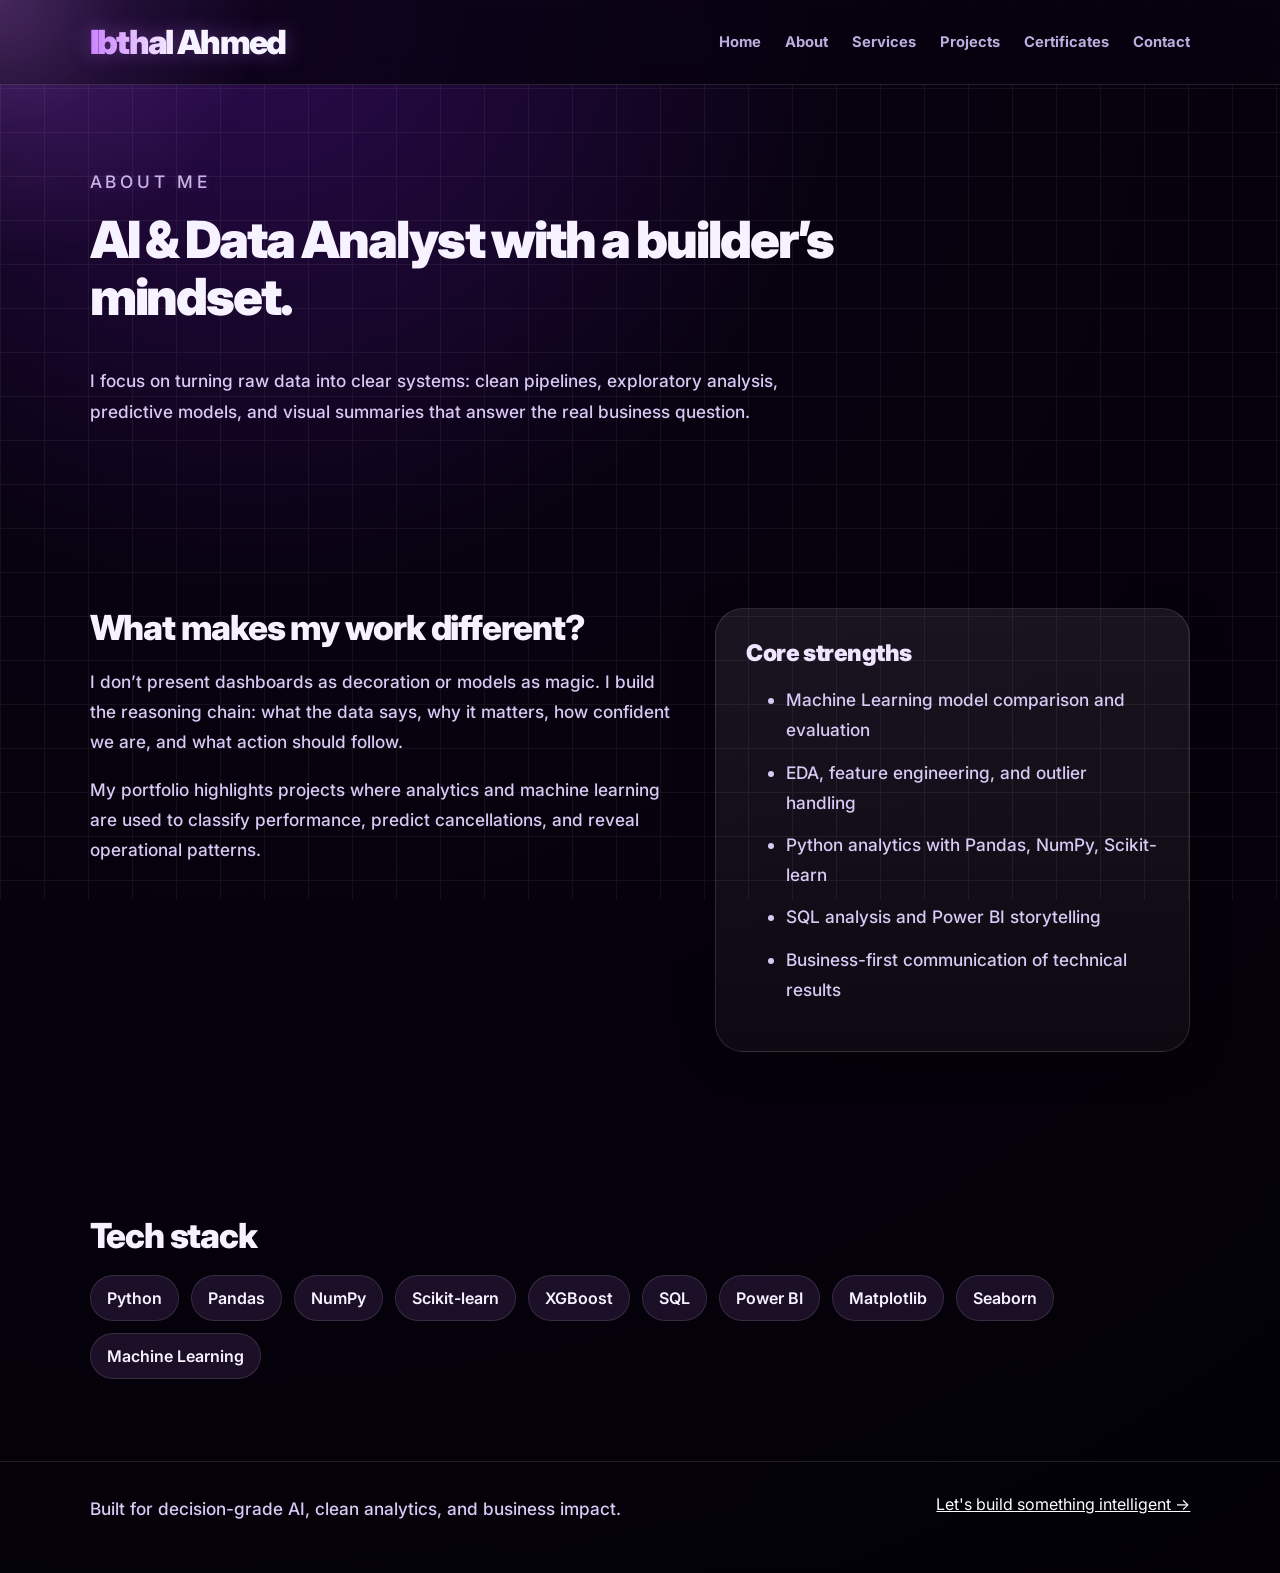
==== commit 27fe37d7: "Add files via upload" ====
--- a/about.html
+++ b/about.html
@@ -1,107 +1,6 @@
-<!DOCTYPE html>
-<html lang="en">
-<head>
-  <meta charset="UTF-8">
-  <meta name="viewport" content="width=device-width, initial-scale=1.0">
-  <title>About | Ibthal Ahmed</title>
-
-  <link rel="preconnect" href="https://fonts.googleapis.com">
-  <link rel="preconnect" href="https://fonts.gstatic.com" crossorigin>
-  <link href="https://fonts.googleapis.com/css2?family=Inter:wght@400;500;600;700;800;900&display=swap" rel="stylesheet">
-
-  <link rel="stylesheet" href="assets/style.css">
-</head>
-
-<body>
-  <div class="noise"></div>
-  <div class="cursor-glow"></div>
-
-  <header class="site-header">
-    <a class="brand" href="index.html"><span>Ibthal</span> Ahmed</a>
-
-    <button class="nav-toggle" aria-label="toggle navigation">☰</button>
-
-    <nav class="nav">
-      <a href="index.html">Home</a>
-      <a href="about.html">About</a>
-      <a href="services.html">Services</a>
-      <a href="projects.html">Projects</a>
-      <a href="contact.html">Contact</a>
-    </nav>
-  </header>
-
-  <main>
-    <section class="subhero page-enter">
-      <p class="eyebrow">About Me</p>
-
-      <h1 class="hero-name">
-        <span>Ibthal</span> Ahmed
-      </h1>
-
-      <h2 class="hero-text">
-        AI & Data Analyst with a builder’s mindset.
-      </h2>
-
-      <p>
-        I focus on turning raw data into clear systems: clean pipelines,
-        exploratory analysis, predictive models, and visual summaries that answer
-        the real business question.
-      </p>
-    </section>
-
-    <section class="section split reveal">
-      <div>
-        <h2>What makes my work different?</h2>
-
-        <p>
-          I don’t present dashboards as decoration or models as magic.
-          I build the reasoning chain: what the data says, why it matters,
-          how confident we are, and what action should follow.
-        </p>
-
-        <p>
-          My portfolio highlights projects where analytics and machine learning
-          are used to classify performance, predict cancellations, and reveal
-          operational patterns.
-        </p>
-      </div>
-
-      <div class="glass-list">
-        <h3>Core strengths</h3>
-
-        <ul>
-          <li>Machine Learning model comparison and evaluation</li>
-          <li>EDA, feature engineering, and outlier handling</li>
-          <li>Python analytics with Pandas, NumPy, Scikit-learn</li>
-          <li>SQL analysis and Power BI storytelling</li>
-          <li>Business-first communication of technical results</li>
-        </ul>
-      </div>
-    </section>
-
-    <section class="section reveal">
-      <h2>Tech stack</h2>
-
-      <div class="chips">
-        <span>Python</span>
-        <span>Pandas</span>
-        <span>NumPy</span>
-        <span>Scikit-learn</span>
-        <span>XGBoost</span>
-        <span>SQL</span>
-        <span>Power BI</span>
-        <span>Matplotlib</span>
-        <span>Seaborn</span>
-        <span>Machine Learning</span>
-      </div>
-    </section>
-  </main>
-
-  <footer class="footer">
-    <p>Built for decision-grade AI, clean analytics, and business impact.</p>
-    <a href="contact.html">Let's build something intelligent →</a>
-  </footer>
-
-  <script src="assets/script.js"></script>
-</body>
-</html>
+<!DOCTYPE html><html lang="en"><head><meta charset="UTF-8"><meta name="viewport" content="width=device-width, initial-scale=1.0"><title>Ibthal Ahmed | Portfolio</title><link rel="preconnect" href="https://fonts.googleapis.com"><link rel="preconnect" href="https://fonts.gstatic.com" crossorigin><link href="https://fonts.googleapis.com/css2?family=Inter:wght@400;500;600;700;800;900&display=swap" rel="stylesheet"><link rel="stylesheet" href="assets/style.css"></head><body>
+<div class="noise"></div><div class="cursor-glow"></div><header class="site-header"><a class="brand" href="index.html"><span>Ibthal</span> Ahmed</a><button class="nav-toggle" aria-label="toggle navigation">☰</button><nav class="nav"><a href="index.html">Home</a><a href="about.html">About</a><a href="services.html">Services</a><a href="projects.html">Projects</a><a href="certificates.html">Certificates</a><a href="contact.html">Contact</a></nav></header>
+<main>
+<section class="subhero page-enter"><p class="eyebrow">About Me</p><h1>AI & Data Analyst with a builder’s mindset.</h1><p>I focus on turning raw data into clear systems: clean pipelines, exploratory analysis, predictive models, and visual summaries that answer the real business question.</p></section><section class="section split"><div><h2>What makes my work different?</h2><p>I don’t present dashboards as decoration or models as magic. I build the reasoning chain: what the data says, why it matters, how confident we are, and what action should follow.</p><p>My portfolio highlights projects where analytics and machine learning are used to classify performance, predict cancellations, and reveal operational patterns.</p></div><div class="glass-list"><h3>Core strengths</h3><ul><li>Machine Learning model comparison and evaluation</li><li>EDA, feature engineering, and outlier handling</li><li>Python analytics with Pandas, NumPy, Scikit-learn</li><li>SQL analysis and Power BI storytelling</li><li>Business-first communication of technical results</li></ul></div></section><section class="section"><h2>Tech stack</h2><div class="chips"><span>Python</span><span>Pandas</span><span>NumPy</span><span>Scikit-learn</span><span>XGBoost</span><span>SQL</span><span>Power BI</span><span>Matplotlib</span><span>Seaborn</span><span>Machine Learning</span></div></section>
+</main>
+<footer class="footer"><p>Built for decision-grade AI, clean analytics, and business impact.</p><a href="contact.html">Let's build something intelligent →</a></footer><script src="assets/script.js"></script></body></html>
--- a/assets/style.css
+++ b/assets/style.css
@@ -35,13 +35,18 @@
 
 .cursor-glow {
   position: fixed;
-  width: 360px;
-  height: 360px;
+  left: 0;
+  top: 0;
+  width: 520px;
+  height: 520px;
   border-radius: 50%;
-  background: radial-gradient(circle, rgba(199, 125, 255, 0.2), transparent 65%);
+  background: radial-gradient(circle, rgba(199,125,255,0.55), rgba(157,78,221,0.25) 35%, transparent 70%);
   pointer-events: none;
-  z-index: 0;
-  transform: translate(-50%, -50%);
+  z-index: 9999;
+  transform: translate(-50%, -50%) scale(1);
+  transition: transform 0.2s ease, opacity 0.2s ease;
+  opacity: 0.55;
+  mix-blend-mode: screen;
 }
 
 /* Header */
@@ -59,15 +64,16 @@
 }
 
 .brand {
+  font-size: clamp(1.8rem, 2.6vw, 2.8rem);
   font-weight: 900;
   letter-spacing: -0.05em;
   color: var(--text);
   text-decoration: none;
-  font-size: clamp(2rem, 3vw, 3.2rem);
   text-shadow: 0 0 22px rgba(199, 125, 255, 0.35);
 }
 
-.brand span {
+.brand span,
+.hero-name span {
   background: linear-gradient(90deg, #c77dff, #ffffff);
   -webkit-background-clip: text;
   -webkit-text-fill-color: transparent;
@@ -93,13 +99,13 @@
   display: none;
 }
 
-/* Sections */
+/* Layout */
 .hero,
 .subhero,
 .section {
   position: relative;
   z-index: 1;
-  padding: 90px 7vw;
+  padding: 82px 7vw;
 }
 
 .hero {
@@ -110,68 +116,96 @@
   min-height: 86vh;
 }
 
+/* Typography */
+h1,
+h2,
+h3,
+p {
+  margin-top: 0;
+}
+
 .eyebrow {
   text-transform: uppercase;
-  letter-spacing: 0.18em;
+  letter-spacing: 0.22em;
   color: var(--purple2);
-  font-weight: 900;
-  font-size: 0.78rem;
-}
-
-/* Main headings */
+  font-weight: 800;
+
+  font-size: clamp(0.9rem, 1vw, 1.05rem);
+
+  opacity: 0.9;
+  margin-bottom: 14px;
+
+  text-shadow: 0 0 12px rgba(199, 125, 255, 0.3);
+}
+
 h1 {
-  font-size: clamp(2.2rem, 5vw, 4.7rem);
-  line-height: 1;
-  margin: 12px 0;
-  letter-spacing: -0.05em;
+  font-size: clamp(2rem, 4vw, 3.4rem);
+  line-height: 1.1;
+  letter-spacing: -0.04em;
+  font-weight: 900;
 }
 
 .hero-name {
-  font-size: clamp(4.2rem, 9vw, 8rem);
-  line-height: 0.88;
-  margin: 16px 0;
-  letter-spacing: -0.075em;
-  font-weight: 900;
-  text-shadow: 0 0 30px rgba(157, 78, 221, 0.45);
-}
-
-.hero-name span {
-  background: linear-gradient(90deg, #a855f7, #ffffff);
-  -webkit-background-clip: text;
-  -webkit-text-fill-color: transparent;
+  font-size: clamp(3.8rem, 7.8vw, 7rem);
+  line-height: 0.9;
+  letter-spacing: -0.07em;
+  font-weight: 900;
+  margin: 14px 0 18px;
+  text-shadow: 0 0 34px rgba(157, 78, 221, 0.45);
 }
 
 .hero-text {
-  font-size: clamp(1.8rem, 3.2vw, 3.3rem);
-  line-height: 1.05;
+  font-size: clamp(1.55rem, 2.6vw, 2.45rem);
+  line-height: 1.15;
+  letter-spacing: -0.04em;
+  font-weight: 800;
+  color: #f1e8ff;
+  max-width: 920px;
   margin: 0 0 22px;
-  letter-spacing: -0.045em;
-  color: #f2eaff;
 }
 
 h2 {
-  font-size: clamp(1.9rem, 3.6vw, 3.4rem);
-  line-height: 1.05;
-  letter-spacing: -0.05em;
-  margin: 0 0 20px;
+  font-size: clamp(1.75rem, 2.7vw, 2.45rem);
+  line-height: 1.18;
+  letter-spacing: -0.035em;
+  font-weight: 850;
+  color: #f6f0ff;
+  margin-bottom: 18px;
 }
 
 h3 {
-  font-size: 1.4rem;
-  margin: 0 0 12px;
+  font-size: clamp(1.15rem, 1.45vw, 1.35rem);
+  line-height: 1.35;
+  letter-spacing: -0.02em;
+  font-weight: 850;
+  color: #efe5ff;
+  margin-bottom: 12px;
 }
 
 .lead,
 .subhero p,
-.section p {
+.section p,
+.project-card p,
+.contact-card p,
+.glass-list li {
   color: var(--muted);
-  line-height: 1.8;
-  font-size: 1.05rem;
+  line-height: 1.75;
+  font-size: clamp(0.98rem, 1.1vw, 1.08rem);
+}
+
+.subhero {
+  max-width: 1100px;
+}
+
+.subhero .lead,
+.subhero > p:not(.eyebrow) {
+  max-width: 760px;
 }
 
 /* Buttons */
 .hero-actions {
   display: flex;
+  flex-wrap: wrap;
   gap: 14px;
   margin: 30px 0;
 }
@@ -234,7 +268,7 @@
 
 .metrics strong {
   display: block;
-  font-size: 1.25rem;
+  font-size: 1.18rem;
 }
 
 .metrics span {
@@ -318,13 +352,13 @@
 
 .glass-list li {
   margin: 12px 0;
-  color: var(--muted);
 }
 
 .chips {
   display: flex;
   flex-wrap: wrap;
   gap: 12px;
+  margin-top: 18px;
 }
 
 .chips span {
@@ -333,6 +367,7 @@
   background: rgba(199, 125, 255, 0.12);
   border: 1px solid var(--line);
   font-weight: 800;
+  font-size: 0.88rem;
 }
 
 .project-grid {
@@ -346,11 +381,18 @@
   min-height: 360px;
 }
 
+.project-card h3,
+.cards article h3 {
+  font-size: clamp(1.25rem, 1.8vw, 1.55rem);
+}
+
 .impact {
   color: #fff !important;
   font-weight: 900;
   border-left: 3px solid var(--purple2);
   padding-left: 16px;
+  font-size: 1rem;
+  line-height: 1.65;
 }
 
 .timeline {
@@ -366,9 +408,7 @@
 }
 
 .contact-card a {
-  display: block;
   color: #fff;
-  margin: 16px 0;
 }
 
 .contact-form {
@@ -493,20 +533,89 @@
     flex-direction: column;
   }
 
+  .hero,
+  .subhero,
+  .section {
+    padding: 62px 7vw;
+  }
+
   .hero {
     padding-top: 50px;
   }
 
   .brand {
-    font-size: 1.8rem;
+    font-size: 1.7rem;
   }
 
   .hero-name {
-    font-size: 4rem;
-    letter-spacing: -0.055em;
+    font-size: clamp(3.2rem, 14vw, 4.6rem);
+    letter-spacing: -0.06em;
   }
 
   .hero-text {
-    font-size: 2rem;
-  }
-}
+    font-size: clamp(1.45rem, 6vw, 2rem);
+  }
+
+  h2 {
+    font-size: clamp(1.5rem, 6vw, 2rem);
+  }
+
+  .cursor-glow {
+    display: none;
+  }
+}
+/* =========================
+   GLOBAL TEXT BALANCE FIX
+========================= */
+
+/* كل النصوص العادية */
+p,
+li,
+.lead,
+.section p,
+.subhero p,
+.project-card p,
+.contact-card p,
+.glass-list li,
+.timeline p {
+  font-size: clamp(1.08rem, 1.25vw, 1.25rem);
+  line-height: 1.75;
+  font-weight: 500;
+  color: #d9c9f5;
+}
+
+/* النصوص داخل الكروت */
+.metrics span,
+.chips span,
+.form-note {
+  font-size: 1rem;
+  font-weight: 600;
+}
+
+/* عناوين الكروت */
+.project-card h3,
+.cards article h3,
+.usp-grid h3,
+.contact-card h2,
+.glass-list h3 {
+  font-size: clamp(1.35rem, 1.8vw, 1.65rem);
+  line-height: 1.3;
+  font-weight: 900;
+}
+
+/* أرقام/labels صغيرة */
+.timeline span,
+.usp-grid span {
+  font-size: 1.15rem;
+  font-weight: 900;
+}
+
+/* خلي الكروت أمتن بصريًا */
+.project-card,
+.cards article,
+.usp-grid article,
+.timeline div,
+.contact-card,
+.glass-list {
+  padding: 30px;
+}
